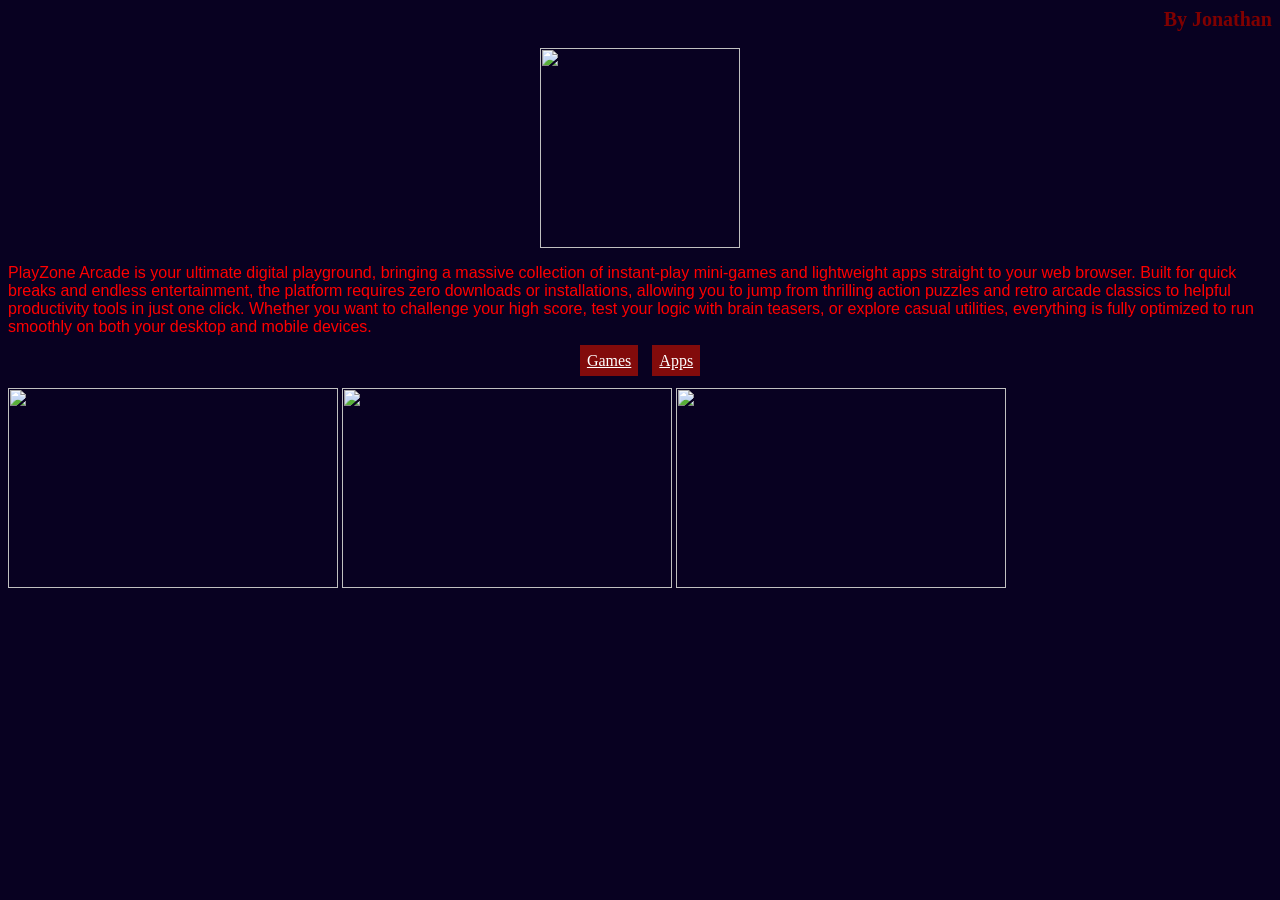
==== index.html @ 8ed45f1d "Add files via upload" ====
<!doctype.html>
<html>
    <head>
        <style ="text/css"></style>
    
</head>
        <body style=background:#080121>
<h2 style=text-align:right;font-size:20px;color:maroon;border:4px solid brown>By Jonathan</h2>
        
<header>
<div style=text-align:center>
        <img  style="width:200px;height:200px" src="file:///C:/Users/gp/Downloads/kuki1-removebg-preview.png" >
</div>
</header>
<p style= font-family:Arial;color:red;>PlayZone Arcade is your ultimate digital playground, bringing a massive collection of instant-play mini-games and lightweight apps straight to your web browser. Built for quick breaks and endless entertainment, the platform requires zero downloads or installations, allowing you to jump from thrilling action puzzles and retro arcade classics to helpful productivity tools in just one click. Whether you want to challenge your high score, test your logic with brain teasers, or explore casual utilities, everything is fully optimized to run smoothly on both your desktop and mobile devices.</p>

<div style=text-align:center>
<a style="background:rgb(130, 11, 11);border:2px solid rgb(130, 11, 11);padding:5px;margin:5px;color:white;" href="kopie.html">Games</a>
<a style="background:rgb(130, 11, 11);border:2px solid rgb(130, 11, 11);padding:5px;margin:5px;color:white;" href="kop.html">Apps</a>
</div><br>
<img  style="width: 330px;height:200px" src="file:///C:/Users/gp/Downloads/best-god-of-war-games.avif" >
<img  style="width:330px;height:200px" src="file:///C:/Users/gp/Downloads/images.jpg" >
<img  style="width:330px;height:200px" src="file:///C:/Users/gp/Downloads/img1.webp" >
</body>
</html>
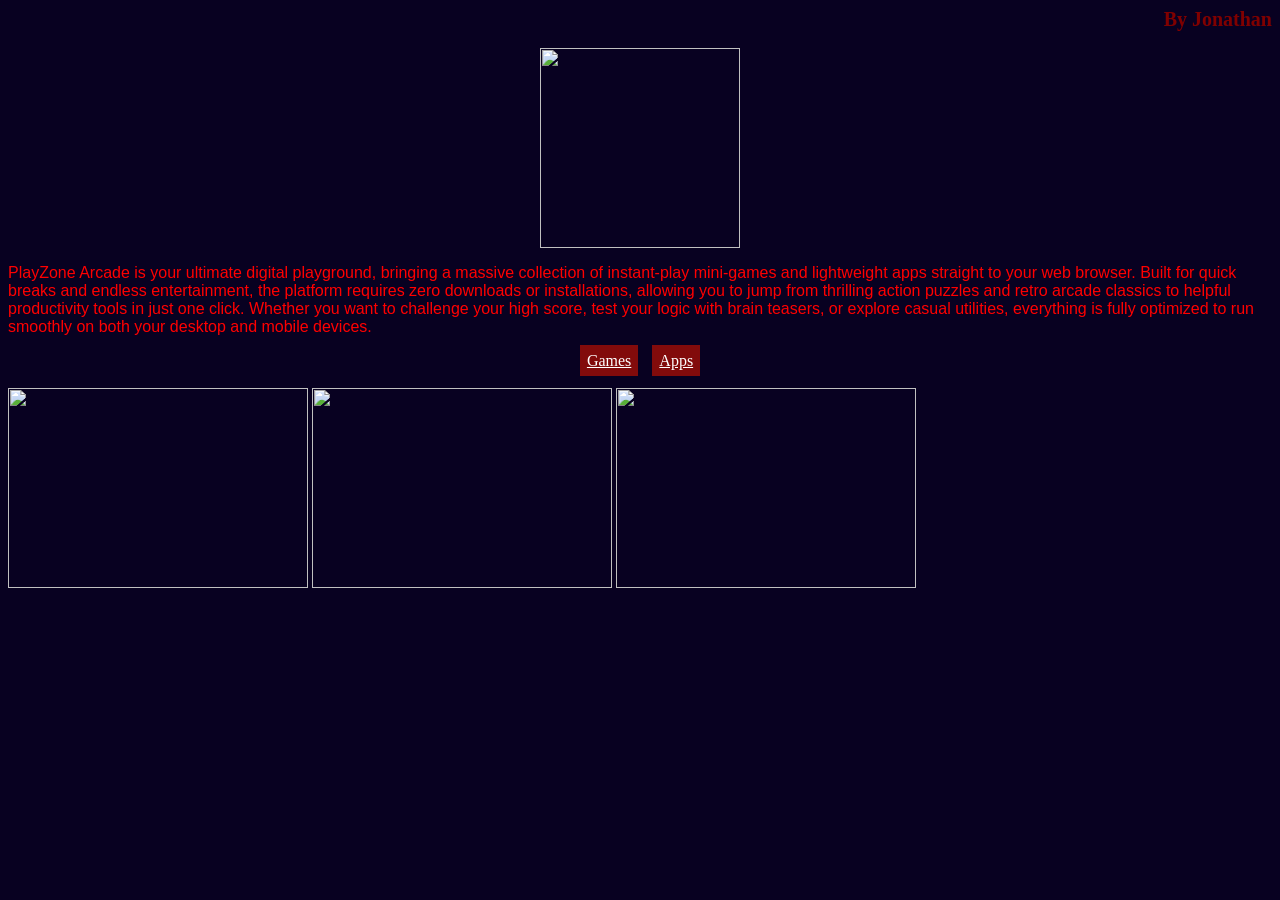
==== commit 04f6c7d2: "Update index.html" ====
--- a/index.html
+++ b/index.html
@@ -18,8 +18,8 @@
 <a style="background:rgb(130, 11, 11);border:2px solid rgb(130, 11, 11);padding:5px;margin:5px;color:white;" href="kopie.html">Games</a>
 <a style="background:rgb(130, 11, 11);border:2px solid rgb(130, 11, 11);padding:5px;margin:5px;color:white;" href="kop.html">Apps</a>
 </div><br>
-<img  style="width: 330px;height:200px" src="file:///C:/Users/gp/Downloads/best-god-of-war-games.avif" >
-<img  style="width:330px;height:200px" src="file:///C:/Users/gp/Downloads/images.jpg" >
-<img  style="width:330px;height:200px" src="file:///C:/Users/gp/Downloads/img1.webp" >
+<img  style="width: 300px;height:200px" src="file:///C:/Users/gp/Downloads/best-god-of-war-games.avif" >
+<img  style="width:300px;height:200px" src="file:///C:/Users/gp/Downloads/images.jpg" >
+<img  style="width:300px;height:200px" src="file:///C:/Users/gp/Downloads/img1.webp" >
 </body>
-</html>+</html>
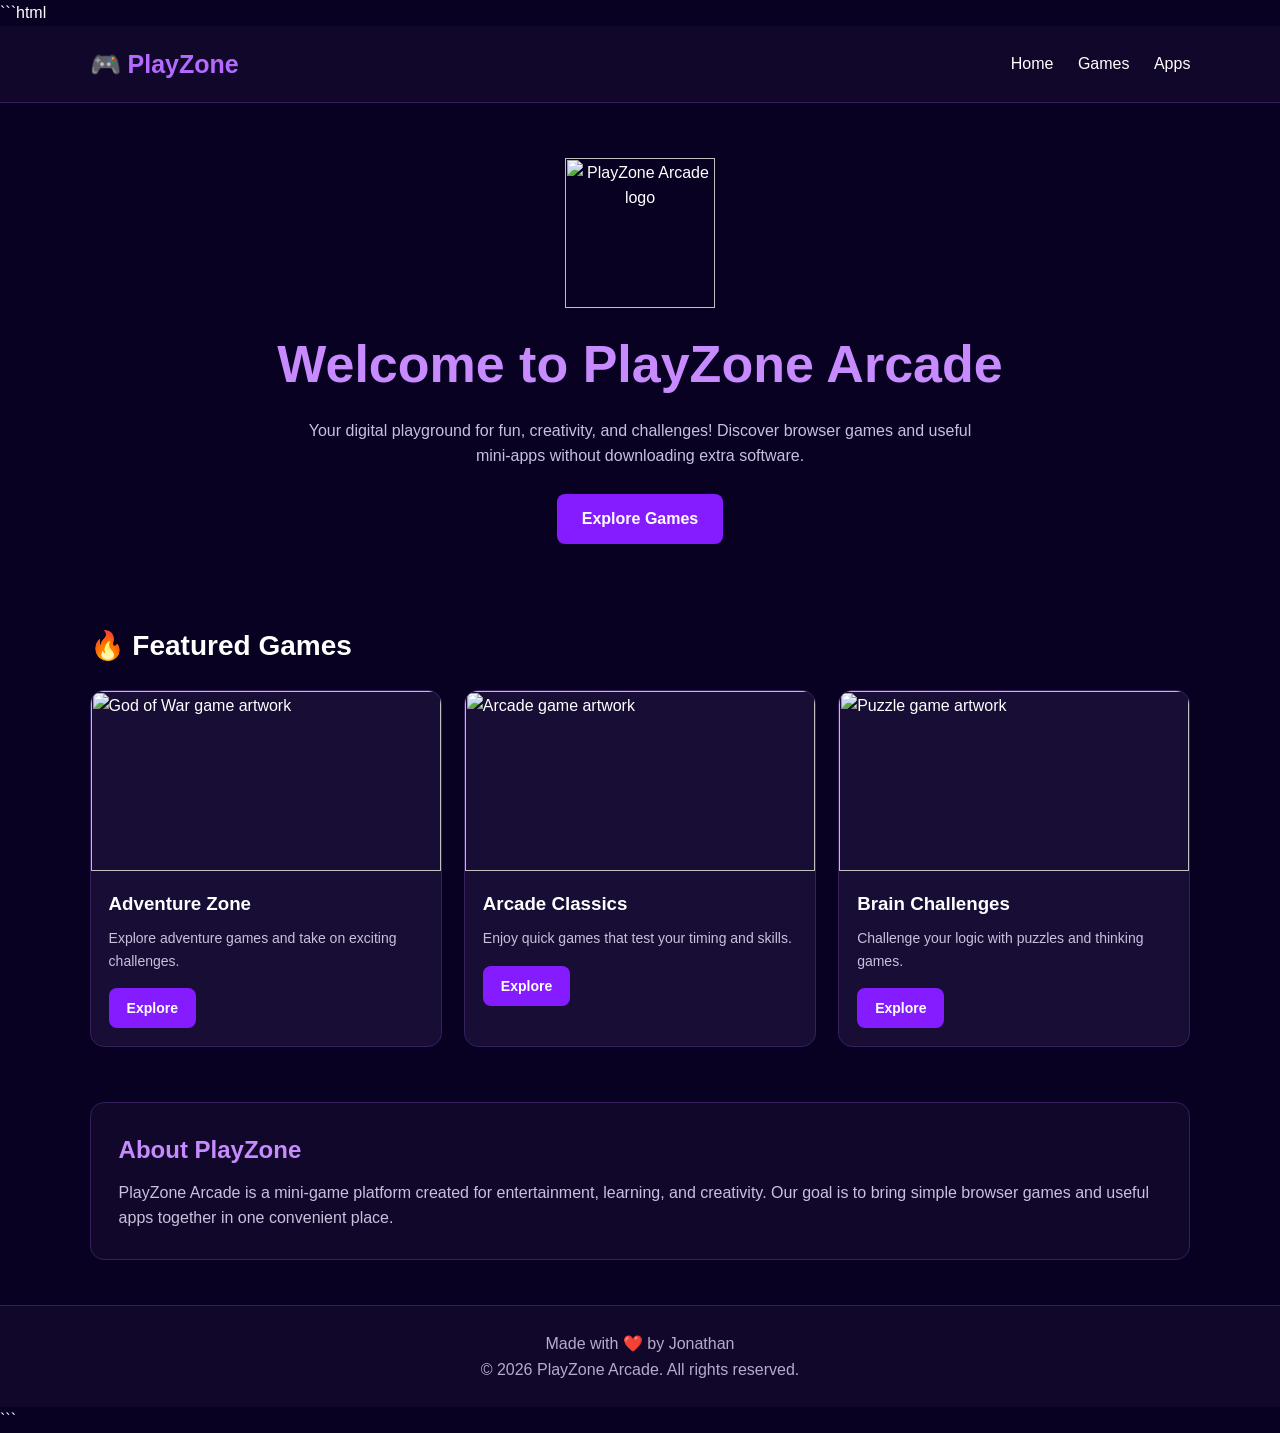
==== commit 51a2fd2a: "Add files via upload" ====
--- a/index.html
+++ b/index.html
@@ -1,25 +1,302 @@
-<!doctype.html>
-<html>
-    <head>
-        <style ="text/css"></style>
-    
+```html
+<!DOCTYPE html>
+<html lang="en">
+<head>
+    <meta charset="UTF-8">
+    <meta name="viewport" content="width=device-width, initial-scale=1.0">
+
+    <title>PlayZone Arcade | Play. Explore. Enjoy.</title>
+
+    <style>
+        * {
+            margin: 0;
+            padding: 0;
+            box-sizing: border-box;
+        }
+
+        body {
+            background: #080121;
+            color: white;
+            font-family: Arial, sans-serif;
+            line-height: 1.6;
+        }
+
+        /* Navigation bar */
+        nav {
+            display: flex;
+            justify-content: space-between;
+            align-items: center;
+            padding: 18px 7%;
+            background: #11072b;
+            border-bottom: 1px solid #35205c;
+            flex-wrap: wrap;
+            gap: 15px;
+        }
+
+        .logo {
+            font-size: 25px;
+            font-weight: bold;
+            color: #b56aff;
+        }
+
+        nav a {
+            color: white;
+            text-decoration: none;
+            margin-left: 20px;
+        }
+
+        nav a:hover {
+            color: #d7a6ff;
+        }
+
+        /* Hero section */
+        .hero {
+            text-align: center;
+            padding: 55px 20px 45px;
+        }
+
+        .hero img {
+            width: 150px;
+            height: 150px;
+            object-fit: contain;
+            margin-bottom: 15px;
+        }
+
+        .hero h1 {
+            font-size: clamp(32px, 5vw, 52px);
+            color: #c78aff;
+            margin-bottom: 12px;
+        }
+
+        .hero p {
+            color: #c9c1dc;
+            max-width: 700px;
+            margin: 0 auto 25px;
+        }
+
+        .btn {
+            display: inline-block;
+            background: #851cff;
+            color: white;
+            padding: 12px 25px;
+            border-radius: 8px;
+            text-decoration: none;
+            font-weight: bold;
+            transition: 0.3s;
+        }
+
+        .btn:hover {
+            background: #a44bff;
+            transform: translateY(-2px);
+        }
+
+        /* Main content */
+        .section {
+            padding: 35px 7%;
+        }
+
+        .section h2 {
+            font-size: 28px;
+            margin-bottom: 22px;
+        }
+
+        .cards {
+            display: grid;
+            grid-template-columns:
+                repeat(auto-fit, minmax(220px, 1fr));
+            gap: 22px;
+        }
+
+        .card {
+            background: #170d35;
+            border: 1px solid #35205c;
+            border-radius: 14px;
+            overflow: hidden;
+            transition: 0.3s;
+        }
+
+        .card:hover {
+            transform: translateY(-5px);
+            border-color: #a44bff;
+            box-shadow: 0 8px 25px #6d1d9b33;
+        }
+
+        .card img {
+            width: 100%;
+            height: 180px;
+            object-fit: cover;
+            display: block;
+        }
+
+        .card-content {
+            padding: 18px;
+        }
+
+        .card h3 {
+            margin-bottom: 8px;
+        }
+
+        .card p {
+            color: #c9c1dc;
+            font-size: 14px;
+            margin-bottom: 16px;
+        }
+
+        .card .btn {
+            padding: 9px 18px;
+            font-size: 14px;
+        }
+
+        /* About section */
+        .about {
+            margin: 20px 7% 45px;
+            padding: 28px;
+            background: #11072b;
+            border-radius: 14px;
+            border: 1px solid #35205c;
+        }
+
+        .about h2 {
+            color: #c78aff;
+            margin-bottom: 10px;
+        }
+
+        .about p {
+            color: #c9c1dc;
+        }
+
+        footer {
+            text-align: center;
+            padding: 25px 15px;
+            background: #11072b;
+            color: #b7abc9;
+            border-top: 1px solid #35205c;
+        }
+
+        footer a {
+            color: #c78aff;
+            text-decoration: none;
+        }
+    </style>
 </head>
-        <body style=background:#080121>
-<h2 style=text-align:right;font-size:20px;color:maroon;border:4px solid brown>By Jonathan</h2>
-        
-<header>
-<div style=text-align:center>
-        <img  style="width:200px;height:200px" src="file:///C:/Users/gp/Downloads/kuki1-removebg-preview.png" >
-</div>
-</header>
-<p style= font-family:Arial;color:red;>PlayZone Arcade is your ultimate digital playground, bringing a massive collection of instant-play mini-games and lightweight apps straight to your web browser. Built for quick breaks and endless entertainment, the platform requires zero downloads or installations, allowing you to jump from thrilling action puzzles and retro arcade classics to helpful productivity tools in just one click. Whether you want to challenge your high score, test your logic with brain teasers, or explore casual utilities, everything is fully optimized to run smoothly on both your desktop and mobile devices.</p>
-
-<div style=text-align:center>
-<a style="background:rgb(130, 11, 11);border:2px solid rgb(130, 11, 11);padding:5px;margin:5px;color:white;" href="kopie.html">Games</a>
-<a style="background:rgb(130, 11, 11);border:2px solid rgb(130, 11, 11);padding:5px;margin:5px;color:white;" href="kop.html">Apps</a>
-</div><br>
-<img  style="width: 300px;height:200px" src="file:///C:/Users/gp/Downloads/best-god-of-war-games.avif" >
-<img  style="width:300px;height:200px" src="file:///C:/Users/gp/Downloads/images.jpg" >
-<img  style="width:300px;height:200px" src="file:///C:/Users/gp/Downloads/img1.webp" >
+
+<body>
+
+    <!-- Navigation -->
+    <nav>
+        <div class="logo">🎮 PlayZone</div>
+
+        <div>
+            <a href="index.html">Home</a>
+            <a href="#games">Games</a>
+            <a href="kop.html">Apps</a>
+        </div>
+    </nav>
+
+    <!-- Hero section -->
+    <header class="hero">
+
+        <img src="images/kuki1.png"
+             alt="PlayZone Arcade logo">
+
+        <h1>Welcome to PlayZone Arcade</h1>
+
+        <p>
+            Your digital playground for fun, creativity, and challenges!
+            Discover browser games and useful mini-apps without
+            downloading extra software.
+        </p>
+
+        <a href="#games" class="btn">Explore Games</a>
+
+    </header>
+
+    <!-- Games section -->
+    <main>
+        <section class="section" id="games">
+
+            <h2>🔥 Featured Games</h2>
+
+            <div class="cards">
+
+                <article class="card">
+                    <img src="images/god-of-war.avif"
+                         alt="God of War game artwork">
+
+                    <div class="card-content">
+                        <h3>Adventure Zone</h3>
+
+                        <p>
+                            Explore adventure games and take on
+                            exciting challenges.
+                        </p>
+
+                        <a href="kopie.html" class="btn">
+                            Explore
+                        </a>
+                    </div>
+                </article>
+
+                <article class="card">
+                    <img src="images/game2.jpg"
+                         alt="Arcade game artwork">
+
+                    <div class="card-content">
+                        <h3>Arcade Classics</h3>
+
+                        <p>
+                            Enjoy quick games that test your
+                            timing and skills.
+                        </p>
+
+                        <a href="kopie.html" class="btn">
+                            Explore
+                        </a>
+                    </div>
+                </article>
+
+                <article class="card">
+                    <img src="images/game3.webp"
+                         alt="Puzzle game artwork">
+
+                    <div class="card-content">
+                        <h3>Brain Challenges</h3>
+
+                        <p>
+                            Challenge your logic with puzzles
+                            and thinking games.
+                        </p>
+
+                        <a href="kopie.html" class="btn">
+                            Explore
+                        </a>
+                    </div>
+                </article>
+
+            </div>
+        </section>
+
+        <!-- About section -->
+        <section class="about" id="about">
+
+            <h2>About PlayZone</h2>
+
+            <p>
+                PlayZone Arcade is a mini-game platform created
+                for entertainment, learning, and creativity.
+                Our goal is to bring simple browser games and
+                useful apps together in one convenient place.
+            </p>
+
+        </section>
+    </main>
+
+    <!-- Footer -->
+    <footer>
+        <p>Made with ❤️ by Jonathan</p>
+        <p>© 2026 PlayZone Arcade. All rights reserved.</p>
+    </footer>
+
 </body>
 </html>
+```
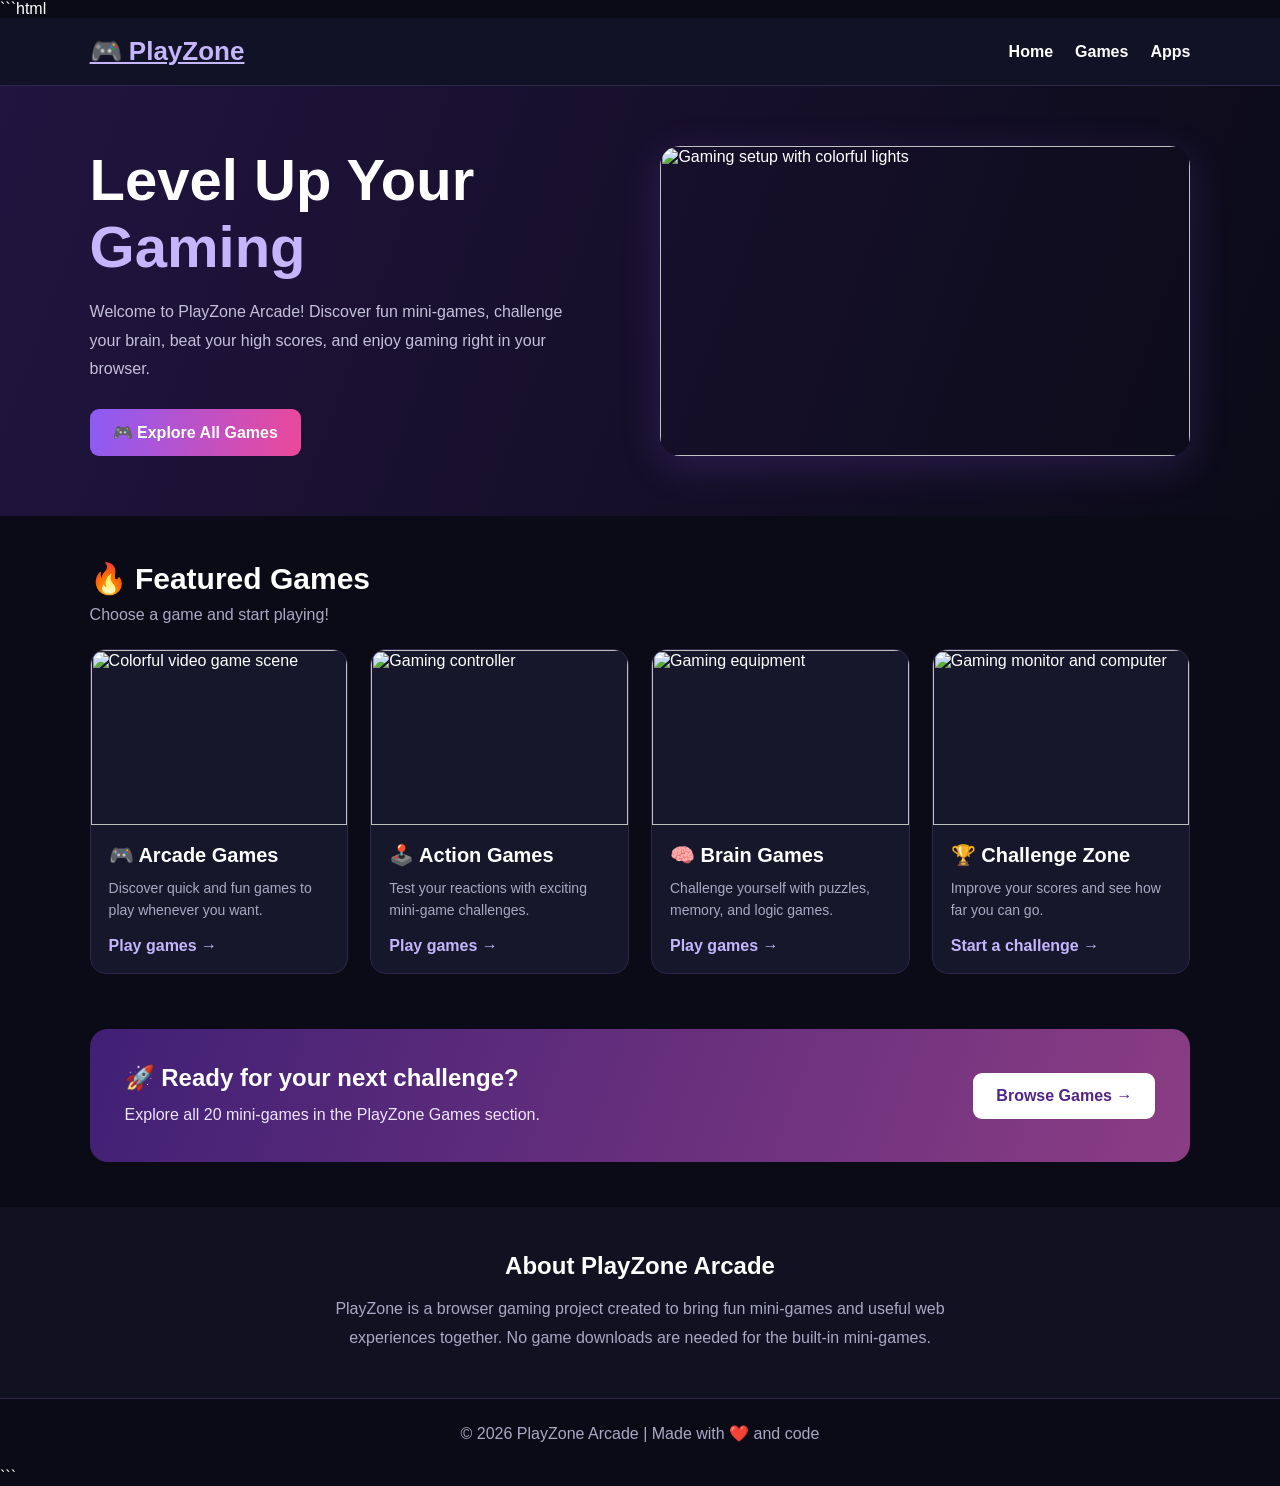
==== commit ce1fbeb1: "Add files via upload" ====
--- a/index.html
+++ b/index.html
@@ -1,301 +1,399 @@
+
 ```html
 <!DOCTYPE html>
 <html lang="en">
 <head>
-    <meta charset="UTF-8">
-    <meta name="viewport" content="width=device-width, initial-scale=1.0">
-
-    <title>PlayZone Arcade | Play. Explore. Enjoy.</title>
-
-    <style>
-        * {
-            margin: 0;
-            padding: 0;
-            box-sizing: border-box;
-        }
-
-        body {
-            background: #080121;
-            color: white;
-            font-family: Arial, sans-serif;
-            line-height: 1.6;
-        }
-
-        /* Navigation bar */
-        nav {
-            display: flex;
-            justify-content: space-between;
-            align-items: center;
-            padding: 18px 7%;
-            background: #11072b;
-            border-bottom: 1px solid #35205c;
-            flex-wrap: wrap;
-            gap: 15px;
-        }
-
-        .logo {
-            font-size: 25px;
-            font-weight: bold;
-            color: #b56aff;
-        }
-
-        nav a {
-            color: white;
-            text-decoration: none;
-            margin-left: 20px;
-        }
-
-        nav a:hover {
-            color: #d7a6ff;
-        }
-
-        /* Hero section */
-        .hero {
-            text-align: center;
-            padding: 55px 20px 45px;
-        }
-
-        .hero img {
-            width: 150px;
-            height: 150px;
-            object-fit: contain;
-            margin-bottom: 15px;
-        }
-
-        .hero h1 {
-            font-size: clamp(32px, 5vw, 52px);
-            color: #c78aff;
-            margin-bottom: 12px;
-        }
-
-        .hero p {
-            color: #c9c1dc;
-            max-width: 700px;
-            margin: 0 auto 25px;
-        }
-
-        .btn {
-            display: inline-block;
-            background: #851cff;
-            color: white;
-            padding: 12px 25px;
-            border-radius: 8px;
-            text-decoration: none;
-            font-weight: bold;
-            transition: 0.3s;
-        }
-
-        .btn:hover {
-            background: #a44bff;
-            transform: translateY(-2px);
-        }
-
-        /* Main content */
-        .section {
-            padding: 35px 7%;
-        }
-
-        .section h2 {
-            font-size: 28px;
-            margin-bottom: 22px;
-        }
-
-        .cards {
-            display: grid;
-            grid-template-columns:
-                repeat(auto-fit, minmax(220px, 1fr));
-            gap: 22px;
-        }
-
-        .card {
-            background: #170d35;
-            border: 1px solid #35205c;
-            border-radius: 14px;
-            overflow: hidden;
-            transition: 0.3s;
-        }
-
-        .card:hover {
-            transform: translateY(-5px);
-            border-color: #a44bff;
-            box-shadow: 0 8px 25px #6d1d9b33;
-        }
-
-        .card img {
-            width: 100%;
-            height: 180px;
-            object-fit: cover;
-            display: block;
-        }
-
-        .card-content {
-            padding: 18px;
-        }
-
-        .card h3 {
-            margin-bottom: 8px;
-        }
-
-        .card p {
-            color: #c9c1dc;
-            font-size: 14px;
-            margin-bottom: 16px;
-        }
-
-        .card .btn {
-            padding: 9px 18px;
-            font-size: 14px;
-        }
-
-        /* About section */
-        .about {
-            margin: 20px 7% 45px;
-            padding: 28px;
-            background: #11072b;
-            border-radius: 14px;
-            border: 1px solid #35205c;
-        }
-
-        .about h2 {
-            color: #c78aff;
-            margin-bottom: 10px;
-        }
-
-        .about p {
-            color: #c9c1dc;
-        }
-
-        footer {
-            text-align: center;
-            padding: 25px 15px;
-            background: #11072b;
-            color: #b7abc9;
-            border-top: 1px solid #35205c;
-        }
-
-        footer a {
-            color: #c78aff;
-            text-decoration: none;
-        }
-    </style>
+<meta charset="UTF-8">
+<meta name="viewport" content="width=device-width, initial-scale=1.0">
+<title>PlayZone Arcade | Home</title>
+
+<style>
+* {
+    margin: 0;
+    padding: 0;
+    box-sizing: border-box;
+}
+
+body {
+    font-family: Arial, sans-serif;
+    background: #0b0b17;
+    color: white;
+}
+
+header {
+    background: #121226;
+    padding: 18px 7%;
+    display: flex;
+    align-items: center;
+    justify-content: space-between;
+    gap: 15px;
+    flex-wrap: wrap;
+    border-bottom: 1px solid #30264a;
+}
+
+.logo {
+    color: #c4b5fd;
+    font-size: 26px;
+    font-weight: bold;
+}
+
+nav {
+    display: flex;
+    gap: 22px;
+    flex-wrap: wrap;
+}
+
+nav a {
+    text-decoration: none;
+    color: white;
+    font-weight: bold;
+}
+
+nav a:hover {
+    color: #c4b5fd;
+}
+
+.hero {
+    min-height: 430px;
+    padding: 55px 7%;
+    display: flex;
+    align-items: center;
+    justify-content: space-between;
+    gap: 35px;
+    background: linear-gradient(110deg, #21143f, #0b0b17);
+}
+
+.hero-content {
+    flex: 1;
+}
+
+.hero h1 {
+    font-size: clamp(36px, 5vw, 58px);
+    margin-bottom: 18px;
+}
+
+.hero h1 span {
+    color: #c4b5fd;
+}
+
+.hero p {
+    color: #c4c1da;
+    line-height: 1.8;
+    max-width: 500px;
+    margin-bottom: 25px;
+}
+
+.btn {
+    display: inline-block;
+    background: linear-gradient(100deg, #8b5cf6, #ec4899);
+    color: white;
+    padding: 14px 23px;
+    border-radius: 9px;
+    text-decoration: none;
+    font-weight: bold;
+}
+
+.btn:hover {
+    filter: brightness(1.15);
+}
+
+.hero-image {
+    flex: 1;
+    max-width: 530px;
+}
+
+.hero-image img {
+    width: 100%;
+    height: 310px;
+    object-fit: cover;
+    border-radius: 20px;
+    box-shadow: 0 10px 40px #8b5cf633;
+}
+
+section {
+    padding: 45px 7%;
+}
+
+.section-heading {
+    margin-bottom: 25px;
+}
+
+.section-heading h2 {
+    font-size: 30px;
+    margin-bottom: 10px;
+}
+
+.section-heading p {
+    color: #aaa8c4;
+}
+
+.games {
+    display: grid;
+    grid-template-columns: repeat(auto-fit, minmax(220px, 1fr));
+    gap: 22px;
+}
+
+.card {
+    background: #17172b;
+    border: 1px solid #30264a;
+    border-radius: 16px;
+    overflow: hidden;
+    transition: transform .25s, border-color .25s;
+}
+
+.card:hover {
+    transform: translateY(-6px);
+    border-color: #8b5cf6;
+}
+
+.card img {
+    width: 100%;
+    height: 175px;
+    object-fit: cover;
+    display: block;
+}
+
+.card-content {
+    padding: 18px;
+}
+
+.card h3 {
+    font-size: 20px;
+    margin-bottom: 10px;
+}
+
+.card p {
+    color: #aaa8c4;
+    line-height: 1.6;
+    font-size: 14px;
+    min-height: 44px;
+    margin-bottom: 15px;
+}
+
+.card a {
+    color: #c4b5fd;
+    text-decoration: none;
+    font-weight: bold;
+}
+
+.card a:hover {
+    color: #f0abfc;
+}
+
+.banner {
+    margin: 10px 7% 45px;
+    padding: 35px;
+    border-radius: 18px;
+    background: linear-gradient(110deg, #402075, #8b3d84);
+    display: flex;
+    align-items: center;
+    justify-content: space-between;
+    gap: 25px;
+    flex-wrap: wrap;
+}
+
+.banner h2 {
+    margin-bottom: 10px;
+}
+
+.banner p {
+    color: #eee5ff;
+    line-height: 1.6;
+}
+
+.banner .btn {
+    background: white;
+    color: #51248a;
+}
+
+.about {
+    background: #111122;
+    text-align: center;
+}
+
+.about p {
+    color: #aaa8c4;
+    max-width: 650px;
+    margin: 15px auto 0;
+    line-height: 1.8;
+}
+
+footer {
+    text-align: center;
+    padding: 25px;
+    color: #aaa8c4;
+    border-top: 1px solid #30264a;
+}
+
+@media (max-width: 700px) {
+    header {
+        padding: 17px 5%;
+    }
+
+    nav {
+        gap: 14px;
+    }
+
+    .hero {
+        padding: 40px 5%;
+        flex-direction: column;
+        align-items: stretch;
+    }
+
+    .hero-image {
+        max-width: 100%;
+    }
+
+    .hero-image img {
+        height: 230px;
+    }
+
+    section {
+        padding: 35px 5%;
+    }
+
+    .games {
+        grid-template-columns: repeat(2, minmax(0, 1fr));
+        gap: 12px;
+    }
+
+    .card img {
+        height: 130px;
+    }
+
+    .card-content {
+        padding: 12px;
+    }
+
+    .card h3 {
+        font-size: 16px;
+    }
+
+    .card p {
+        font-size: 12px;
+    }
+
+    .banner {
+        margin: 0 5% 35px;
+        padding: 25px;
+    }
+}
+</style>
 </head>
 
 <body>
 
-    <!-- Navigation -->
+<header>
+    <a class="logo" href="index.html">🎮 PlayZone</a>
+
     <nav>
-        <div class="logo">🎮 PlayZone</div>
-
-        <div>
-            <a href="index.html">Home</a>
-            <a href="#games">Games</a>
-            <a href="kop.html">Apps</a>
-        </div>
+        <a href="index.html">Home</a>
+        <a href="games.html">Games</a>
+        <a href="kop.html">Apps</a>
     </nav>
-
-    <!-- Hero section -->
-    <header class="hero">
-
-        <img src="images/kuki1.png"
-             alt="PlayZone Arcade logo">
-
-        <h1>Welcome to PlayZone Arcade</h1>
+</header>
+
+<section class="hero">
+    <div class="hero-content">
+        <h1>Level Up Your <span>Gaming</span></h1>
 
         <p>
-            Your digital playground for fun, creativity, and challenges!
-            Discover browser games and useful mini-apps without
-            downloading extra software.
+            Welcome to PlayZone Arcade! Discover fun mini-games,
+            challenge your brain, beat your high scores, and enjoy
+            gaming right in your browser.
         </p>
 
-        <a href="#games" class="btn">Explore Games</a>
-
-    </header>
-
-    <!-- Games section -->
-    <main>
-        <section class="section" id="games">
-
-            <h2>🔥 Featured Games</h2>
-
-            <div class="cards">
-
-                <article class="card">
-                    <img src="images/god-of-war.avif"
-                         alt="God of War game artwork">
-
-                    <div class="card-content">
-                        <h3>Adventure Zone</h3>
-
-                        <p>
-                            Explore adventure games and take on
-                            exciting challenges.
-                        </p>
-
-                        <a href="kopie.html" class="btn">
-                            Explore
-                        </a>
-                    </div>
-                </article>
-
-                <article class="card">
-                    <img src="images/game2.jpg"
-                         alt="Arcade game artwork">
-
-                    <div class="card-content">
-                        <h3>Arcade Classics</h3>
-
-                        <p>
-                            Enjoy quick games that test your
-                            timing and skills.
-                        </p>
-
-                        <a href="kopie.html" class="btn">
-                            Explore
-                        </a>
-                    </div>
-                </article>
-
-                <article class="card">
-                    <img src="images/game3.webp"
-                         alt="Puzzle game artwork">
-
-                    <div class="card-content">
-                        <h3>Brain Challenges</h3>
-
-                        <p>
-                            Challenge your logic with puzzles
-                            and thinking games.
-                        </p>
-
-                        <a href="kopie.html" class="btn">
-                            Explore
-                        </a>
-                    </div>
-                </article>
-
+        <a class="btn" href="games.html">🎮 Explore All Games</a>
+    </div>
+
+    <div class="hero-image">
+        <img
+            src="https://images.unsplash.com/photo-1542751371-adc38448a05e?auto=format&fit=crop&w=1000&q=85"
+            alt="Gaming setup with colorful lights"
+            fetchpriority="high">
+    </div>
+</section>
+
+<section>
+    <div class="section-heading">
+        <h2>🔥 Featured Games</h2>
+        <p>Choose a game and start playing!</p>
+    </div>
+
+    <div class="games">
+
+        <article class="card">
+            <img
+                src="https://images.unsplash.com/photo-1614294149010-950b698f72c0?auto=format&fit=crop&w=700&q=80"
+                alt="Colorful video game scene"
+                loading="lazy">
+            <div class="card-content">
+                <h3>🎮 Arcade Games</h3>
+                <p>Discover quick and fun games to play whenever you want.</p>
+                <a href="games.html">Play games →</a>
             </div>
-        </section>
-
-        <!-- About section -->
-        <section class="about" id="about">
-
-            <h2>About PlayZone</h2>
-
-            <p>
-                PlayZone Arcade is a mini-game platform created
-                for entertainment, learning, and creativity.
-                Our goal is to bring simple browser games and
-                useful apps together in one convenient place.
-            </p>
-
-        </section>
-    </main>
-
-    <!-- Footer -->
-    <footer>
-        <p>Made with ❤️ by Jonathan</p>
-        <p>© 2026 PlayZone Arcade. All rights reserved.</p>
-    </footer>
+        </article>
+
+        <article class="card">
+            <img
+                src="https://images.unsplash.com/photo-1612287230202-1ff1d85d1bdf?auto=format&fit=crop&w=700&q=80"
+                alt="Gaming controller"
+                loading="lazy">
+            <div class="card-content">
+                <h3>🕹️ Action Games</h3>
+                <p>Test your reactions with exciting mini-game challenges.</p>
+                <a href="games.html">Play games →</a>
+            </div>
+        </article>
+
+        <article class="card">
+            <img
+                src="https://images.unsplash.com/photo-1603481546238-487240415921?auto=format&fit=crop&w=700&q=80"
+                alt="Gaming equipment"
+                loading="lazy">
+            <div class="card-content">
+                <h3>🧠 Brain Games</h3>
+                <p>Challenge yourself with puzzles, memory, and logic games.</p>
+                <a href="games.html">Play games →</a>
+            </div>
+        </article>
+
+        <article class="card">
+            <img
+                src="https://images.unsplash.com/photo-1593305841991-05c297ba4575?auto=format&fit=crop&w=700&q=80"
+                alt="Gaming monitor and computer"
+                loading="lazy">
+            <div class="card-content">
+                <h3>🏆 Challenge Zone</h3>
+                <p>Improve your scores and see how far you can go.</p>
+                <a href="games.html">Start a challenge →</a>
+            </div>
+        </article>
+
+    </div>
+</section>
+
+<div class="banner">
+    <div>
+        <h2>🚀 Ready for your next challenge?</h2>
+        <p>Explore all 20 mini-games in the PlayZone Games section.</p>
+    </div>
+
+    <a class="btn" href="games.html">Browse Games →</a>
+</div>
+
+<section class="about">
+    <h2>About PlayZone Arcade</h2>
+    <p>
+        PlayZone is a browser gaming project created to bring
+        fun mini-games and useful web experiences together.
+        No game downloads are needed for the built-in mini-games.
+    </p>
+</section>
+
+<footer>
+    <p>© 2026 PlayZone Arcade | Made with ❤️ and code</p>
+</footer>
 
 </body>
 </html>
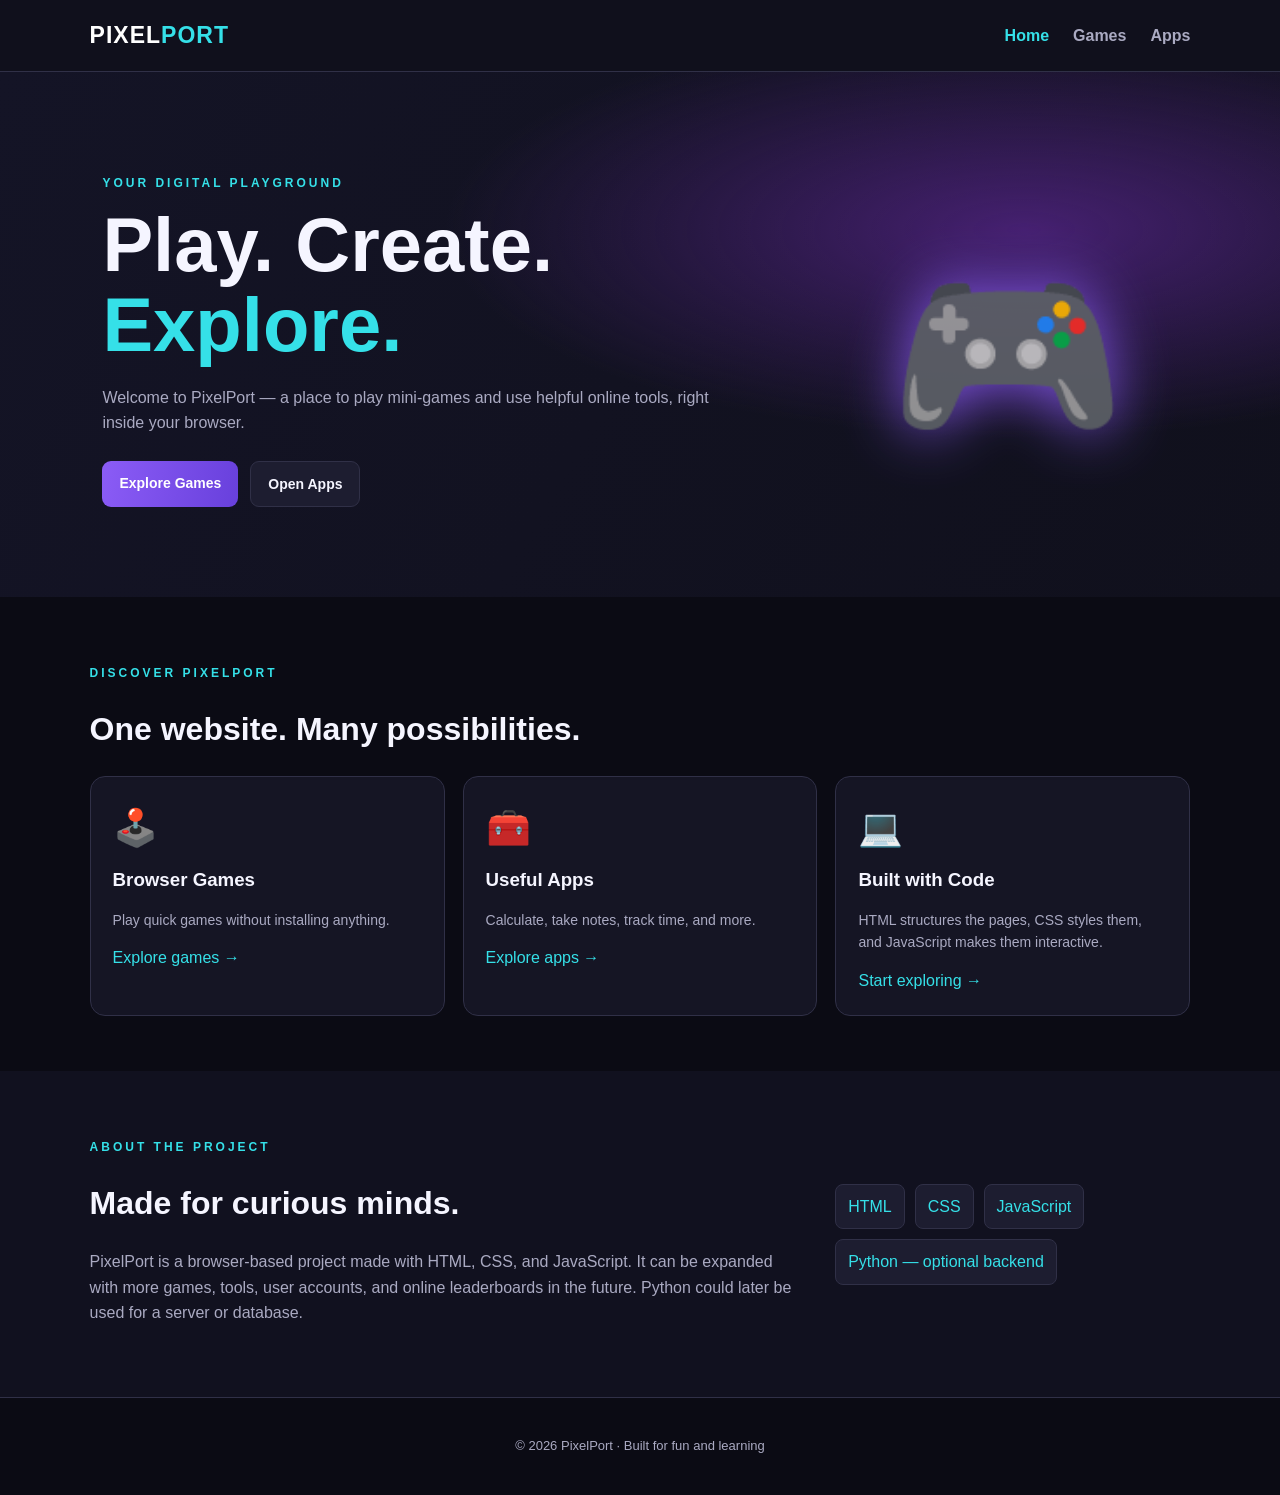
==== commit 10272331: "Add files via upload" ====
--- a/index.html
+++ b/index.html
@@ -1,400 +1,83 @@
 
-```html
 <!DOCTYPE html>
 <html lang="en">
 <head>
-<meta charset="UTF-8">
-<meta name="viewport" content="width=device-width, initial-scale=1.0">
-<title>PlayZone Arcade | Home</title>
+  <meta charset="UTF-8">
+  <meta name="viewport" content="width=device-width, initial-scale=1.0">
+  <title>PixelPort | Home</title>
+  <link rel="stylesheet" href="style.css">
+</head>
+<body>
+  <header class="navbar">
+    <a class="logo" href="index.html">PIXEL<span>PORT</span></a>
+    <nav>
+      <a class="active" href="index.html">Home</a>
+      <a href="game.html">Games</a>
+      <a href="app.html">Apps</a>
+    </nav>
+  </header>
 
-<style>
-* {
-    margin: 0;
-    padding: 0;
-    box-sizing: border-box;
-}
+  <main>
+    <section class="hero">
+      <p class="tag">YOUR DIGITAL PLAYGROUND</p>
+      <h1>Play. Create.<br><span>Explore.</span></h1>
+      <p class="hero-text">
+        Welcome to PixelPort — a place to play mini-games and use
+        helpful online tools, right inside your browser.
+      </p>
+      <div class="hero-buttons">
+        <a class="btn primary" href="game.html">Explore Games</a>
+        <a class="btn secondary" href="app.html">Open Apps</a>
+      </div>
+      <div class="hero-art">🎮</div>
+    </section>
 
-body {
-    font-family: Arial, sans-serif;
-    background: #0b0b17;
-    color: white;
-}
+    <section class="section">
+      <p class="tag">DISCOVER PIXELPORT</p>
+      <h2>One website. Many possibilities.</h2>
+      <div class="cards">
+        <article class="card">
+          <div class="card-icon">🕹️</div>
+          <h3>Browser Games</h3>
+          <p>Play quick games without installing anything.</p>
+          <a href="game.html">Explore games →</a>
+        </article>
+        <article class="card">
+          <div class="card-icon">🧰</div>
+          <h3>Useful Apps</h3>
+          <p>Calculate, take notes, track time, and more.</p>
+          <a href="app.html">Explore apps →</a>
+        </article>
+        <article class="card">
+          <div class="card-icon">💻</div>
+          <h3>Built with Code</h3>
+          <p>HTML structures the pages, CSS styles them,
+             and JavaScript makes them interactive.</p>
+          <a href="game.html">Start exploring →</a>
+        </article>
+      </div>
+    </section>
 
-header {
-    background: #121226;
-    padding: 18px 7%;
-    display: flex;
-    align-items: center;
-    justify-content: space-between;
-    gap: 15px;
-    flex-wrap: wrap;
-    border-bottom: 1px solid #30264a;
-}
+    <section class="about">
+      <div>
+        <p class="tag">ABOUT THE PROJECT</p>
+        <h2>Made for curious minds.</h2>
+        <p>
+          PixelPort is a browser-based project made with HTML, CSS,
+          and JavaScript. It can be expanded with more games, tools,
+          user accounts, and online leaderboards in the future.
+          Python could later be used for a server or database.
+        </p>
+      </div>
+      <div class="tech-list">
+        <span>HTML</span><span>CSS</span><span>JavaScript</span>
+        <span>Python — optional backend</span>
+      </div>
+    </section>
+  </main>
 
-.logo {
-    color: #c4b5fd;
-    font-size: 26px;
-    font-weight: bold;
-}
-
-nav {
-    display: flex;
-    gap: 22px;
-    flex-wrap: wrap;
-}
-
-nav a {
-    text-decoration: none;
-    color: white;
-    font-weight: bold;
-}
-
-nav a:hover {
-    color: #c4b5fd;
-}
-
-.hero {
-    min-height: 430px;
-    padding: 55px 7%;
-    display: flex;
-    align-items: center;
-    justify-content: space-between;
-    gap: 35px;
-    background: linear-gradient(110deg, #21143f, #0b0b17);
-}
-
-.hero-content {
-    flex: 1;
-}
-
-.hero h1 {
-    font-size: clamp(36px, 5vw, 58px);
-    margin-bottom: 18px;
-}
-
-.hero h1 span {
-    color: #c4b5fd;
-}
-
-.hero p {
-    color: #c4c1da;
-    line-height: 1.8;
-    max-width: 500px;
-    margin-bottom: 25px;
-}
-
-.btn {
-    display: inline-block;
-    background: linear-gradient(100deg, #8b5cf6, #ec4899);
-    color: white;
-    padding: 14px 23px;
-    border-radius: 9px;
-    text-decoration: none;
-    font-weight: bold;
-}
-
-.btn:hover {
-    filter: brightness(1.15);
-}
-
-.hero-image {
-    flex: 1;
-    max-width: 530px;
-}
-
-.hero-image img {
-    width: 100%;
-    height: 310px;
-    object-fit: cover;
-    border-radius: 20px;
-    box-shadow: 0 10px 40px #8b5cf633;
-}
-
-section {
-    padding: 45px 7%;
-}
-
-.section-heading {
-    margin-bottom: 25px;
-}
-
-.section-heading h2 {
-    font-size: 30px;
-    margin-bottom: 10px;
-}
-
-.section-heading p {
-    color: #aaa8c4;
-}
-
-.games {
-    display: grid;
-    grid-template-columns: repeat(auto-fit, minmax(220px, 1fr));
-    gap: 22px;
-}
-
-.card {
-    background: #17172b;
-    border: 1px solid #30264a;
-    border-radius: 16px;
-    overflow: hidden;
-    transition: transform .25s, border-color .25s;
-}
-
-.card:hover {
-    transform: translateY(-6px);
-    border-color: #8b5cf6;
-}
-
-.card img {
-    width: 100%;
-    height: 175px;
-    object-fit: cover;
-    display: block;
-}
-
-.card-content {
-    padding: 18px;
-}
-
-.card h3 {
-    font-size: 20px;
-    margin-bottom: 10px;
-}
-
-.card p {
-    color: #aaa8c4;
-    line-height: 1.6;
-    font-size: 14px;
-    min-height: 44px;
-    margin-bottom: 15px;
-}
-
-.card a {
-    color: #c4b5fd;
-    text-decoration: none;
-    font-weight: bold;
-}
-
-.card a:hover {
-    color: #f0abfc;
-}
-
-.banner {
-    margin: 10px 7% 45px;
-    padding: 35px;
-    border-radius: 18px;
-    background: linear-gradient(110deg, #402075, #8b3d84);
-    display: flex;
-    align-items: center;
-    justify-content: space-between;
-    gap: 25px;
-    flex-wrap: wrap;
-}
-
-.banner h2 {
-    margin-bottom: 10px;
-}
-
-.banner p {
-    color: #eee5ff;
-    line-height: 1.6;
-}
-
-.banner .btn {
-    background: white;
-    color: #51248a;
-}
-
-.about {
-    background: #111122;
-    text-align: center;
-}
-
-.about p {
-    color: #aaa8c4;
-    max-width: 650px;
-    margin: 15px auto 0;
-    line-height: 1.8;
-}
-
-footer {
-    text-align: center;
-    padding: 25px;
-    color: #aaa8c4;
-    border-top: 1px solid #30264a;
-}
-
-@media (max-width: 700px) {
-    header {
-        padding: 17px 5%;
-    }
-
-    nav {
-        gap: 14px;
-    }
-
-    .hero {
-        padding: 40px 5%;
-        flex-direction: column;
-        align-items: stretch;
-    }
-
-    .hero-image {
-        max-width: 100%;
-    }
-
-    .hero-image img {
-        height: 230px;
-    }
-
-    section {
-        padding: 35px 5%;
-    }
-
-    .games {
-        grid-template-columns: repeat(2, minmax(0, 1fr));
-        gap: 12px;
-    }
-
-    .card img {
-        height: 130px;
-    }
-
-    .card-content {
-        padding: 12px;
-    }
-
-    .card h3 {
-        font-size: 16px;
-    }
-
-    .card p {
-        font-size: 12px;
-    }
-
-    .banner {
-        margin: 0 5% 35px;
-        padding: 25px;
-    }
-}
-</style>
-</head>
-
-<body>
-
-<header>
-    <a class="logo" href="index.html">🎮 PlayZone</a>
-
-    <nav>
-        <a href="index.html">Home</a>
-        <a href="games.html">Games</a>
-        <a href="kop.html">Apps</a>
-    </nav>
-</header>
-
-<section class="hero">
-    <div class="hero-content">
-        <h1>Level Up Your <span>Gaming</span></h1>
-
-        <p>
-            Welcome to PlayZone Arcade! Discover fun mini-games,
-            challenge your brain, beat your high scores, and enjoy
-            gaming right in your browser.
-        </p>
-
-        <a class="btn" href="games.html">🎮 Explore All Games</a>
-    </div>
-
-    <div class="hero-image">
-        <img
-            src="https://images.unsplash.com/photo-1542751371-adc38448a05e?auto=format&fit=crop&w=1000&q=85"
-            alt="Gaming setup with colorful lights"
-            fetchpriority="high">
-    </div>
-</section>
-
-<section>
-    <div class="section-heading">
-        <h2>🔥 Featured Games</h2>
-        <p>Choose a game and start playing!</p>
-    </div>
-
-    <div class="games">
-
-        <article class="card">
-            <img
-                src="https://images.unsplash.com/photo-1614294149010-950b698f72c0?auto=format&fit=crop&w=700&q=80"
-                alt="Colorful video game scene"
-                loading="lazy">
-            <div class="card-content">
-                <h3>🎮 Arcade Games</h3>
-                <p>Discover quick and fun games to play whenever you want.</p>
-                <a href="games.html">Play games →</a>
-            </div>
-        </article>
-
-        <article class="card">
-            <img
-                src="https://images.unsplash.com/photo-1612287230202-1ff1d85d1bdf?auto=format&fit=crop&w=700&q=80"
-                alt="Gaming controller"
-                loading="lazy">
-            <div class="card-content">
-                <h3>🕹️ Action Games</h3>
-                <p>Test your reactions with exciting mini-game challenges.</p>
-                <a href="games.html">Play games →</a>
-            </div>
-        </article>
-
-        <article class="card">
-            <img
-                src="https://images.unsplash.com/photo-1603481546238-487240415921?auto=format&fit=crop&w=700&q=80"
-                alt="Gaming equipment"
-                loading="lazy">
-            <div class="card-content">
-                <h3>🧠 Brain Games</h3>
-                <p>Challenge yourself with puzzles, memory, and logic games.</p>
-                <a href="games.html">Play games →</a>
-            </div>
-        </article>
-
-        <article class="card">
-            <img
-                src="https://images.unsplash.com/photo-1593305841991-05c297ba4575?auto=format&fit=crop&w=700&q=80"
-                alt="Gaming monitor and computer"
-                loading="lazy">
-            <div class="card-content">
-                <h3>🏆 Challenge Zone</h3>
-                <p>Improve your scores and see how far you can go.</p>
-                <a href="games.html">Start a challenge →</a>
-            </div>
-        </article>
-
-    </div>
-</section>
-
-<div class="banner">
-    <div>
-        <h2>🚀 Ready for your next challenge?</h2>
-        <p>Explore all 20 mini-games in the PlayZone Games section.</p>
-    </div>
-
-    <a class="btn" href="games.html">Browse Games →</a>
-</div>
-
-<section class="about">
-    <h2>About PlayZone Arcade</h2>
-    <p>
-        PlayZone is a browser gaming project created to bring
-        fun mini-games and useful web experiences together.
-        No game downloads are needed for the built-in mini-games.
-    </p>
-</section>
-
-<footer>
-    <p>© 2026 PlayZone Arcade | Made with ❤️ and code</p>
-</footer>
-
+  <footer>
+    <p>© 2026 PixelPort · Built for fun and learning</p>
+  </footer>
 </body>
 </html>
-```
--- a/style.css
+++ b/style.css
@@ -0,0 +1,265 @@
+:root {
+  --bg: #0b0b14;
+  --panel: #151524;
+  --panel2: #1d1d30;
+  --text: #f5f5ff;
+  --muted: #aaaac2;
+  --purple: #9b5cff;
+  --cyan: #35e0e8;
+  --border: #303047;
+}
+
+* { box-sizing: border-box; }
+
+html { scroll-behavior: smooth; }
+
+body {
+  margin: 0;
+  font-family: Arial, Helvetica, sans-serif;
+  background: var(--bg);
+  color: var(--text);
+  line-height: 1.6;
+}
+
+a { color: var(--cyan); text-decoration: none; }
+a:hover { color: white; }
+
+.navbar {
+  min-height: 72px;
+  padding: 14px 7%;
+  display: flex;
+  align-items: center;
+  justify-content: space-between;
+  gap: 20px;
+  background: #10101c;
+  border-bottom: 1px solid var(--border);
+  position: sticky;
+  top: 0;
+  z-index: 10;
+}
+
+.logo {
+  color: white;
+  font-size: 23px;
+  font-weight: 900;
+  letter-spacing: 1px;
+}
+.logo span, h1 span { color: var(--cyan); }
+
+nav { display: flex; gap: 24px; flex-wrap: wrap; }
+nav a { color: var(--muted); font-weight: bold; }
+nav a:hover, nav a.active { color: var(--cyan); }
+
+.hero {
+  padding: 90px 8%;
+  min-height: 450px;
+  position: relative;
+  overflow: hidden;
+  background:
+    radial-gradient(ellipse at 80% 30%, #452070 0, transparent 40%),
+    linear-gradient(120deg, #141426, #10101c);
+}
+
+.tag {
+  color: var(--cyan);
+  font-size: 12px;
+  font-weight: 800;
+  letter-spacing: 3px;
+}
+
+h1 {
+  font-size: clamp(42px, 7vw, 76px);
+  line-height: 1.05;
+  margin: 12px 0 20px;
+}
+
+h2 { line-height: 1.2; }
+.hero-text, .page-heading > p:not(.tag) {
+  max-width: 620px;
+  color: var(--muted);
+}
+
+.hero-art {
+  position: absolute;
+  right: 12%;
+  top: 25%;
+  font-size: clamp(90px, 18vw, 190px);
+  filter: drop-shadow(0 0 30px #8b5cf6);
+  opacity: .9;
+}
+
+.hero-buttons {
+  display: flex;
+  flex-wrap: wrap;
+  gap: 12px;
+  margin-top: 25px;
+  position: relative;
+  z-index: 1;
+}
+
+.btn {
+  border: 0;
+  border-radius: 9px;
+  padding: 11px 17px;
+  font-size: 14px;
+  font-weight: bold;
+  cursor: pointer;
+  display: inline-block;
+  font-family: inherit;
+  text-align: center;
+}
+
+.primary {
+  color: #fff;
+  background: linear-gradient(100deg, #8b5cf6, #6840dc);
+}
+.primary:hover { filter: brightness(1.15); }
+
+.secondary {
+  color: var(--text);
+  background: var(--panel2);
+  border: 1px solid var(--border);
+}
+.secondary:hover { border-color: var(--cyan); }
+
+.section, .about, .page {
+  padding: 55px 7%;
+}
+
+.section > h2, .about h2 { font-size: 32px; }
+
+.cards {
+  display: grid;
+  grid-template-columns: repeat(auto-fit, minmax(220px, 1fr));
+  gap: 18px;
+  margin-top: 28px;
+}
+
+.card {
+  background: var(--panel);
+  border: 1px solid var(--border);
+  padding: 22px;
+  border-radius: 15px;
+  transition: transform .2s, border-color .2s;
+  min-width: 0;
+}
+
+.card:hover {
+  transform: translateY(-4px);
+  border-color: var(--purple);
+}
+
+.card h3 { margin: 8px 0; }
+.card p { color: var(--muted); font-size: 14px; }
+.card-icon { font-size: 36px; margin-bottom: 6px; }
+.card .btn { margin-top: 8px; }
+
+.about {
+  background: #11111f;
+  display: grid;
+  grid-template-columns: 2fr 1fr;
+  gap: 35px;
+  align-items: center;
+}
+
+.about p:not(.tag) { color: var(--muted); }
+.tech-list { display: flex; flex-wrap: wrap; gap: 10px; }
+.tech-list span {
+  padding: 9px 12px;
+  border-radius: 8px;
+  background: var(--panel2);
+  border: 1px solid var(--border);
+  color: var(--cyan);
+}
+
+.page-heading { margin: 15px 0 35px; }
+.page-heading h1 { font-size: clamp(40px, 6vw, 60px); }
+
+.search, .tool-input, .tool-select, .tool-textarea {
+  width: 100%;
+  max-width: 500px;
+  padding: 12px;
+  border-radius: 9px;
+  border: 1px solid var(--border);
+  background: #10101c;
+  color: var(--text);
+  font: inherit;
+  margin: 7px 0;
+}
+
+.tool-textarea { min-height: 130px; resize: vertical; }
+.tool-input:focus, .search:focus, .tool-textarea:focus, .tool-select:focus {
+  outline: 2px solid var(--purple);
+}
+
+.play-panel {
+  margin: 40px 0;
+  padding: 24px;
+  border: 1px solid var(--purple);
+  border-radius: 16px;
+  background: var(--panel);
+  scroll-margin-top: 90px;
+}
+
+.panel-top {
+  display: flex;
+  justify-content: space-between;
+  align-items: center;
+  gap: 15px;
+  margin-bottom: 20px;
+}
+
+#gameArea, #appArea { color: var(--text); }
+#gameArea button, #appArea button { margin: 5px; }
+#gameArea .btn, #appArea .btn { color: white; }
+
+.output {
+  background: #10101c;
+  border: 1px solid var(--border);
+  border-radius: 10px;
+  padding: 14px;
+  margin: 12px 0;
+  overflow-wrap: anywhere;
+}
+
+.board {
+  display: grid;
+  grid-template-columns: repeat(3, minmax(60px, 90px));
+  gap: 8px;
+  margin: 15px 0;
+}
+
+.board button {
+  height: 75px;
+  font-size: 26px;
+  background: var(--panel2);
+  color: var(--cyan);
+  border: 1px solid var(--border);
+  border-radius: 9px;
+  cursor: pointer;
+}
+
+.inline-tools { display: flex; flex-wrap: wrap; gap: 8px; align-items: center; }
+.inline-tools .tool-input { max-width: 180px; }
+.big-number { font-size: 32px; font-weight: bold; color: var(--cyan); }
+.game-canvas { display: block; max-width: 100%; background: #10101c; border: 1px solid var(--border); }
+
+footer {
+  padding: 25px;
+  text-align: center;
+  color: var(--muted);
+  border-top: 1px solid var(--border);
+  font-size: 13px;
+}
+
+[hidden] { display: none !important; }
+
+@media (max-width: 650px) {
+  .navbar { padding: 14px 5%; flex-direction: column; }
+  nav { justify-content: center; gap: 18px; }
+  .hero { padding: 60px 6%; }
+  .hero-art { right: 5%; top: 12%; opacity: .2; }
+  .section, .about, .page { padding: 35px 5%; }
+  .about { grid-template-columns: 1fr; }
+  .play-panel { padding: 15px; }
+}
